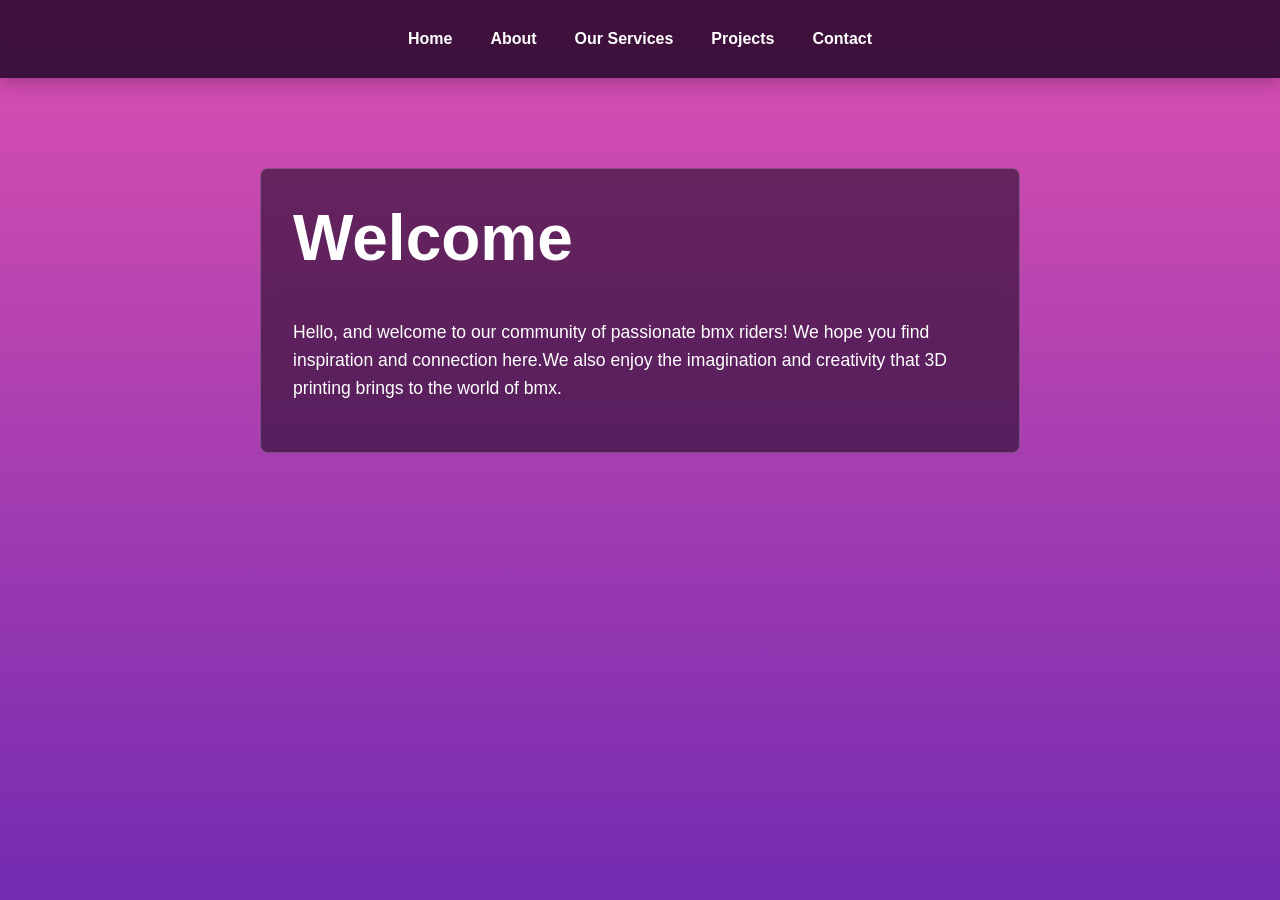
==== index.html @ 72fa3800 "Add files via upload" ====
<!DOCTYPE html>
<html lang="en">
<head>
  <meta charset="UTF-8">
  <meta name="viewport" content="width=device-width, initial-scale=1.0">
  <title>Home</title>
  <link rel="stylesheet" href="style.css">
</head>
<body class="home-page">
  <nav>
    <a href="home.html">Home</a>
    <a href="about.html">About</a>
    <a href="services.html">Our Services</a>
    <a href="projects.html">Projects</a>
    <a href="contact.html">Contact</a>
  </nav>

  <main class="page-content">
    <h1>Welcome</h1>
    <p>Hello, and welcome to our community of passionate bmx riders! We hope you find inspiration and connection here.We also enjoy the imagination and creativity that 3D printing brings to the world of bmx.</p>
  </main>
</body>
</html>
---- style.css ----
* {
  box-sizing: border-box;
}

body {
  margin: 0;
  min-height: 100vh;
  font-family: Arial, sans-serif;
  color: white;
  background-color: #8d1da8;
  background-size: cover;
  background-position: center;
  background-repeat: no-repeat;
}

nav {
  display: flex;
  flex-wrap: wrap;
  justify-content: center;
  gap: 18px;
  padding: 22px;
  position: sticky;
  top: 0;
  z-index: 10;
  background: rgba(40, 10, 45, 0.88);
  box-shadow: 0 4px 18px rgba(20, 0, 30, 0.3);
  backdrop-filter: blur(8px);
}

nav a {
  color: white;
  text-decoration: none;
  font-weight: bold;
  padding: 8px 10px;
  border-radius: 5px;
}

nav a:hover {
  color: #2b0833;
  background: #ffd6f5;
}

nav a.active {
  color: #2b0833;
  background: white;
}

.page-content {
  width: min(760px, calc(100% - 32px));
  margin: 90px auto;
  padding: 32px;
  background: rgba(30, 10, 35, 0.58);
  border: 1px solid rgba(255, 255, 255, 0.22);
  border-radius: 8px;
  backdrop-filter: blur(6px);
}

h1 {
  margin-top: 0;
  font-size: clamp(2rem, 5vw, 4rem);
}

p {
  font-size: 1.1rem;
  line-height: 1.6;
}

.home-page {
  background-color: #bc43b4;
  background-image:
    linear-gradient(rgba(245, 90, 175, 0.58), rgba(90, 35, 175, 0.75)),
    url("https://images.unsplash.com/photo-1507525428034-b723cf961d3e?auto=format&fit=crop&w=1600&q=80");
}

.about-page {
  background-color: #6f2bbd;
  background-image:
    linear-gradient(rgba(170, 55, 205, 0.55), rgba(35, 20, 95, 0.78)),
    url("https://images.unsplash.com/photo-1519046904884-53103b34b206?auto=format&fit=crop&w=1600&q=80");
}

.services-page {
  background-color: #c34498;
  background-image:
    linear-gradient(rgba(255, 112, 155, 0.55), rgba(92, 36, 160, 0.78)),
    url("https://images.unsplash.com/photo-1510414842594-a61c69b5ae57?auto=format&fit=crop&w=1600&q=80");
}

.contact-page {
  background-color: #9b2bc7;
  background-image:
    linear-gradient(rgba(255, 80, 180, 0.65), rgba(120, 40, 200, 0.8)),
    url("https://images.unsplash.com/photo-1507525428034-b723cf961d3e?auto=format&fit=crop&w=1600&q=80");
}

.projects-page {
  background-color: #bc43b4;
  background-image:
    linear-gradient(rgba(245, 90, 175, 0.58), rgba(90, 35, 175, 0.75)),
    url("https://images.unsplash.com/photo-1507525428034-b723cf961d3e?auto=format&fit=crop&w=1600&q=80");
}

.projects-content {
  width: min(1040px, calc(100% - 32px));
}

.project-grid {
  display: grid;
  grid-template-columns: repeat(auto-fit, minmax(230px, 1fr));
  gap: 22px;
  margin-top: 28px;
}

.project-card {
  overflow: hidden;
  color: #231028;
  background: rgba(255, 255, 255, 0.92);
  border-radius: 8px;
  box-shadow: 0 16px 34px rgba(20, 0, 30, 0.25);
}

.project-card img,
.project-hero-image {
  display: block;
  width: 100%;
  object-fit: cover;
}

.project-card img {
  aspect-ratio: 4 / 3;
}

.project-card-content {
  padding: 18px;
}

.project-card h2,
.project-detail h2 {
  margin: 0 0 10px;
}

.project-card p {
  color: #51305a;
  font-size: 1rem;
}

.button-link {
  display: inline-block;
  padding: 11px 16px;
  color: white;
  background: #8d1da8;
  border-radius: 5px;
  text-decoration: none;
  font-weight: bold;
}

.button-link:hover {
  background: #65117d;
}

.button-link.secondary {
  color: #2b0833;
  background: #ffd6f5;
}

.button-link.secondary:hover {
  background: white;
}

.project-detail {
  width: min(900px, calc(100% - 32px));
}

.project-hero-image {
  max-height: 460px;
  margin: 22px 0;
  border-radius: 8px;
}

.project-actions {
  display: flex;
  flex-wrap: wrap;
  gap: 12px;
  margin-top: 24px;
}

.back-link {
  display: inline-block;
  margin-bottom: 18px;
  color: #ffd6f5;
  font-weight: bold;
}

.fs-form {
  width: min(520px, calc(100% - 32px));
  margin: 70px auto;
  padding: 28px;
  color: #231028;
  background: rgba(255, 255, 255, 0.9);
  border-radius: 8px;
}

.fs-field {
  margin-bottom: 18px;
}

.fs-label {
  display: block;
  margin-bottom: 6px;
  font-weight: bold;
}

.fs-input,
.fs-textarea {
  width: 100%;
  padding: 12px;
  border: 1px solid #c7a5cf;
  border-radius: 5px;
  font-size: 16px;
}

.fs-textarea {
  min-height: 130px;
  resize: vertical;
}

.fs-description {
  margin: 7px 0 0;
  color: #65456d;
  font-size: 0.92rem;
}

.fs-button {
  width: 100%;
  padding: 13px 18px;
  color: white;
  background: #8d1da8;
  border: 0;
  border-radius: 5px;
  font-size: 16px;
  font-weight: bold;
  cursor: pointer;
}

.fs-button:hover {
  background: #65117d;
}
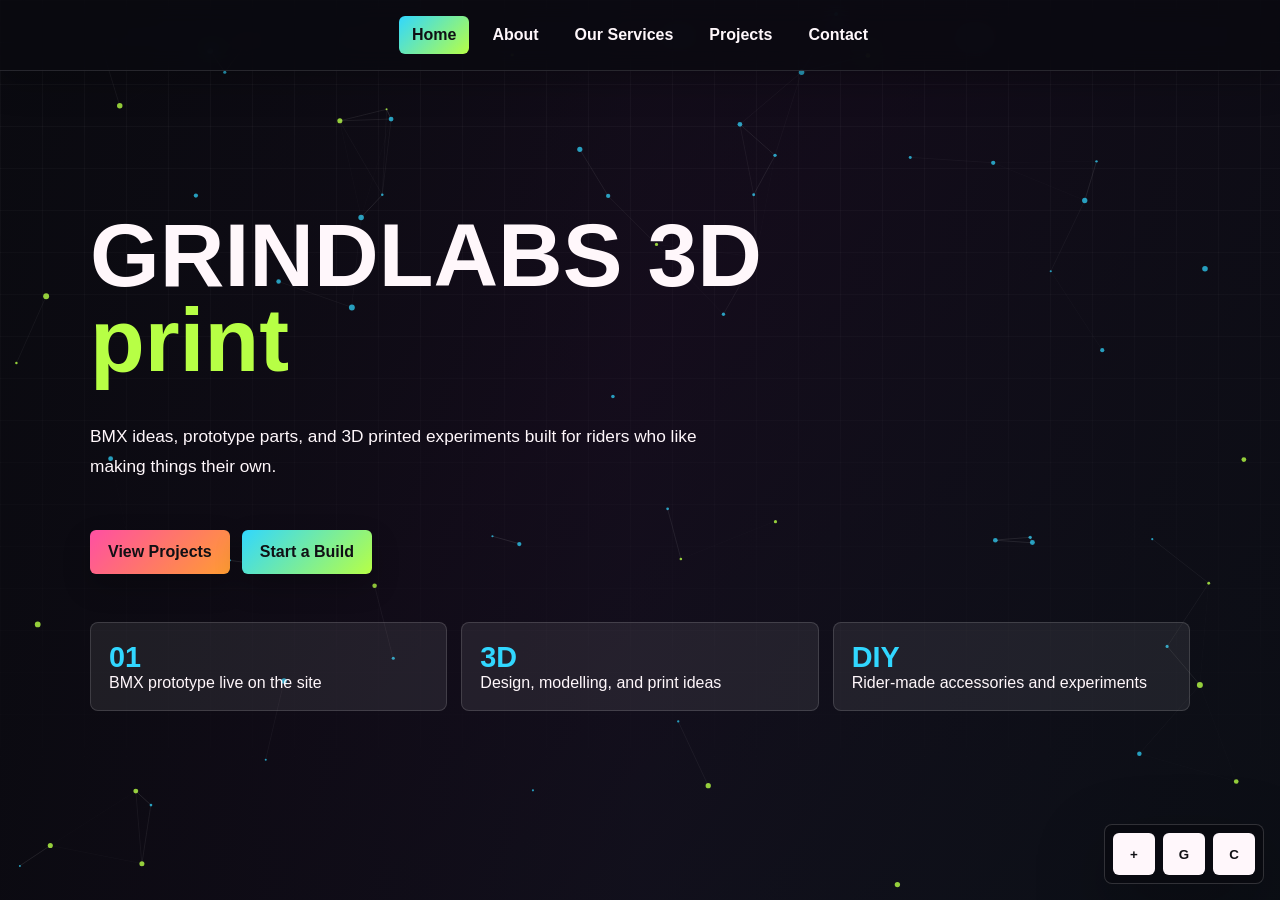
==== commit 38ae495a: "Add files via upload" ====
--- a/index.html
+++ b/index.html
@@ -5,19 +5,38 @@
   <meta name="viewport" content="width=device-width, initial-scale=1.0">
   <title>Home</title>
   <link rel="stylesheet" href="style.css">
+  <script src="script.js" defer></script>
 </head>
 <body class="home-page">
   <nav>
-    <a href="home.html">Home</a>
+    <a class="active" href="index.html">Home</a>
     <a href="about.html">About</a>
     <a href="services.html">Our Services</a>
     <a href="projects.html">Projects</a>
     <a href="contact.html">Contact</a>
   </nav>
 
-  <main class="page-content">
-    <h1>Welcome</h1>
-    <p>Hello, and welcome to our community of passionate bmx riders! We hope you find inspiration and connection here.We also enjoy the imagination and creativity that 3D printing brings to the world of bmx.</p>
+  <main class="hero">
+    <h1>GRINDLABS 3D <span data-typewriter>print</span></h1>
+    <p>BMX ideas, prototype parts, and 3D printed experiments built for riders who like making things their own.</p>
+    <div class="hero-actions">
+      <a class="button-link" href="projects.html">View Projects</a>
+      <a class="button-link secondary" href="contact.html">Start a Build</a>
+    </div>
+    <section class="quick-stats" aria-label="GRINDLABS 3D highlights">
+      <div class="stat">
+        <strong>01</strong>
+        BMX prototype live on the site
+      </div>
+      <div class="stat">
+        <strong>3D</strong>
+        Design, modelling, and print ideas
+      </div>
+      <div class="stat">
+        <strong>DIY</strong>
+        Rider-made accessories and experiments
+      </div>
+    </section>
   </main>
 </body>
 </html>
--- a/style.css
+++ b/style.css
@@ -1,137 +1,259 @@
+:root {
+  --ink: #101014;
+  --paper: #fff7fb;
+  --panel: rgba(255, 255, 255, 0.9);
+  --panel-dark: rgba(13, 12, 18, 0.72);
+  --pink: #ff4fa3;
+  --cyan: #31d7ff;
+  --lime: #b7ff45;
+  --orange: #ff9d31;
+  --purple: #7e36ff;
+  --shadow: 0 24px 70px rgba(0, 0, 0, 0.28);
+}
+
 * {
   box-sizing: border-box;
+}
+
+html {
+  scroll-behavior: smooth;
 }
 
 body {
   margin: 0;
   min-height: 100vh;
-  font-family: Arial, sans-serif;
-  color: white;
-  background-color: #8d1da8;
-  background-size: cover;
-  background-position: center;
-  background-repeat: no-repeat;
+  overflow-x: hidden;
+  font-family: Arial, Helvetica, sans-serif;
+  color: var(--paper);
+  background:
+    radial-gradient(circle at 15% 15%, rgba(49, 215, 255, 0.24), transparent 28rem),
+    radial-gradient(circle at 85% 20%, rgba(255, 79, 163, 0.26), transparent 30rem),
+    linear-gradient(135deg, #111017 0%, #2d1238 45%, #172b38 100%);
+  background-attachment: fixed;
+}
+
+body::before {
+  content: "";
+  position: fixed;
+  inset: 0;
+  z-index: -2;
+  background-image:
+    linear-gradient(rgba(255, 255, 255, 0.045) 1px, transparent 1px),
+    linear-gradient(90deg, rgba(255, 255, 255, 0.045) 1px, transparent 1px);
+  background-size: 42px 42px;
+  mask-image: linear-gradient(to bottom, rgba(0, 0, 0, 0.8), transparent);
+}
+
+.home-page {
+  background:
+    linear-gradient(90deg, rgba(10, 10, 16, 0.96), rgba(10, 10, 16, 0.7), rgba(10, 10, 16, 0.86)),
+    url("assets/prime-bmx-bike-front.png") center right / contain no-repeat,
+    linear-gradient(135deg, #111017 0%, #2d1238 45%, #172b38 100%);
+  background-attachment: fixed;
+}
+
+.motion-canvas {
+  position: fixed;
+  inset: 0;
+  z-index: -1;
+  pointer-events: none;
 }
 
 nav {
+  position: sticky;
+  top: 0;
+  z-index: 20;
   display: flex;
   flex-wrap: wrap;
   justify-content: center;
-  gap: 18px;
-  padding: 22px;
-  position: sticky;
-  top: 0;
-  z-index: 10;
-  background: rgba(40, 10, 45, 0.88);
-  box-shadow: 0 4px 18px rgba(20, 0, 30, 0.3);
-  backdrop-filter: blur(8px);
+  gap: 10px;
+  padding: 16px;
+  border-bottom: 1px solid rgba(255, 255, 255, 0.12);
+  background: rgba(10, 10, 16, 0.78);
+  box-shadow: 0 10px 34px rgba(0, 0, 0, 0.26);
+  backdrop-filter: blur(12px);
 }
 
 nav a {
-  color: white;
+  color: var(--paper);
   text-decoration: none;
-  font-weight: bold;
-  padding: 8px 10px;
-  border-radius: 5px;
+  font-weight: 700;
+  padding: 10px 13px;
+  border-radius: 6px;
+  transition: transform 180ms ease, background 180ms ease, color 180ms ease;
 }
 
 nav a:hover {
-  color: #2b0833;
-  background: #ffd6f5;
+  color: var(--ink);
+  background: var(--lime);
+  transform: translateY(-2px);
 }
 
 nav a.active {
-  color: #2b0833;
-  background: white;
-}
-
-.page-content {
-  width: min(760px, calc(100% - 32px));
-  margin: 90px auto;
-  padding: 32px;
-  background: rgba(30, 10, 35, 0.58);
-  border: 1px solid rgba(255, 255, 255, 0.22);
+  color: var(--ink);
+  background: linear-gradient(135deg, var(--cyan), var(--lime));
+}
+
+.page-content,
+.fs-form {
+  width: min(920px, calc(100% - 32px));
+  margin: 72px auto;
+  padding: clamp(24px, 5vw, 44px);
+  border: 1px solid rgba(255, 255, 255, 0.16);
   border-radius: 8px;
-  backdrop-filter: blur(6px);
-}
-
+  background: var(--panel-dark);
+  box-shadow: var(--shadow);
+  backdrop-filter: blur(12px);
+}
+
+.hero {
+  width: min(1100px, calc(100% - 32px));
+  min-height: calc(100vh - 86px);
+  margin: 0 auto;
+  display: grid;
+  align-content: center;
+  gap: 22px;
+  padding: 64px 0 96px;
+}
+
+.hero h1,
 h1 {
-  margin-top: 0;
-  font-size: clamp(2rem, 5vw, 4rem);
-}
-
-p {
-  font-size: 1.1rem;
-  line-height: 1.6;
-}
-
-.home-page {
-  background-color: #bc43b4;
-  background-image:
-    linear-gradient(rgba(245, 90, 175, 0.58), rgba(90, 35, 175, 0.75)),
-    url("https://images.unsplash.com/photo-1507525428034-b723cf961d3e?auto=format&fit=crop&w=1600&q=80");
-}
-
-.about-page {
-  background-color: #6f2bbd;
-  background-image:
-    linear-gradient(rgba(170, 55, 205, 0.55), rgba(35, 20, 95, 0.78)),
-    url("https://images.unsplash.com/photo-1519046904884-53103b34b206?auto=format&fit=crop&w=1600&q=80");
-}
-
-.services-page {
-  background-color: #c34498;
-  background-image:
-    linear-gradient(rgba(255, 112, 155, 0.55), rgba(92, 36, 160, 0.78)),
-    url("https://images.unsplash.com/photo-1510414842594-a61c69b5ae57?auto=format&fit=crop&w=1600&q=80");
-}
-
-.contact-page {
-  background-color: #9b2bc7;
-  background-image:
-    linear-gradient(rgba(255, 80, 180, 0.65), rgba(120, 40, 200, 0.8)),
-    url("https://images.unsplash.com/photo-1507525428034-b723cf961d3e?auto=format&fit=crop&w=1600&q=80");
-}
-
-.projects-page {
-  background-color: #bc43b4;
-  background-image:
-    linear-gradient(rgba(245, 90, 175, 0.58), rgba(90, 35, 175, 0.75)),
-    url("https://images.unsplash.com/photo-1507525428034-b723cf961d3e?auto=format&fit=crop&w=1600&q=80");
+  margin: 0;
+  font-size: clamp(2.4rem, 7vw, 6rem);
+  line-height: 0.95;
+  letter-spacing: 0;
+}
+
+.hero h1 span {
+  display: block;
+  color: var(--lime);
+}
+
+.hero p,
+.page-content p,
+.fs-description {
+  max-width: 68ch;
+  font-size: 1.08rem;
+  line-height: 1.7;
+}
+
+.page-content a:not(.button-link) {
+  color: var(--lime);
+  font-weight: 700;
+}
+
+.hero-actions,
+.project-actions {
+  display: flex;
+  flex-wrap: wrap;
+  gap: 12px;
+  margin-top: 10px;
+}
+
+.button-link,
+.fs-button {
+  display: inline-flex;
+  align-items: center;
+  justify-content: center;
+  min-height: 44px;
+  padding: 12px 18px;
+  border: 0;
+  border-radius: 6px;
+  color: var(--ink);
+  background: linear-gradient(135deg, var(--pink), var(--orange));
+  font-weight: 800;
+  text-decoration: none;
+  cursor: pointer;
+  box-shadow: 0 12px 28px rgba(0, 0, 0, 0.24);
+  transition: transform 180ms ease, filter 180ms ease;
+}
+
+.button-link:hover,
+.fs-button:hover {
+  filter: brightness(1.08);
+  transform: translateY(-2px);
+}
+
+.button-link.secondary {
+  background: linear-gradient(135deg, var(--cyan), var(--lime));
+}
+
+.quick-stats {
+  display: grid;
+  grid-template-columns: repeat(auto-fit, minmax(160px, 1fr));
+  gap: 14px;
+  margin-top: 26px;
+}
+
+.stat {
+  padding: 18px;
+  border: 1px solid rgba(255, 255, 255, 0.14);
+  border-radius: 8px;
+  background: rgba(255, 255, 255, 0.08);
+}
+
+.stat strong {
+  display: block;
+  color: var(--cyan);
+  font-size: 1.8rem;
 }
 
 .projects-content {
-  width: min(1040px, calc(100% - 32px));
+  width: min(1120px, calc(100% - 32px));
 }
 
 .project-grid {
   display: grid;
-  grid-template-columns: repeat(auto-fit, minmax(230px, 1fr));
+  grid-template-columns: repeat(auto-fit, minmax(250px, 1fr));
   gap: 22px;
   margin-top: 28px;
+  perspective: 900px;
 }
 
 .project-card {
   overflow: hidden;
-  color: #231028;
-  background: rgba(255, 255, 255, 0.92);
+  color: var(--ink);
+  background: var(--panel);
   border-radius: 8px;
-  box-shadow: 0 16px 34px rgba(20, 0, 30, 0.25);
+  box-shadow: var(--shadow);
+  transform-style: preserve-3d;
+  transition: transform 160ms ease, box-shadow 160ms ease;
 }
 
 .project-card img,
+.project-hero-split img,
 .project-hero-image {
   display: block;
   width: 100%;
   object-fit: cover;
 }
 
-.project-card img {
+.project-card > img,
+.project-split-image {
   aspect-ratio: 4 / 3;
 }
 
+.project-split-image,
+.project-hero-split {
+  display: grid;
+  grid-template-columns: 1fr 1fr;
+  overflow: hidden;
+  background: #111;
+}
+
+.project-split-image img,
+.project-hero-split img {
+  height: 100%;
+  min-width: 0;
+}
+
+.project-text-crop {
+  object-fit: contain;
+  background: #111;
+}
+
 .project-card-content {
-  padding: 18px;
+  padding: 20px;
 }
 
 .project-card h2,
@@ -140,64 +262,73 @@
 }
 
 .project-card p {
-  color: #51305a;
+  color: #432c49;
   font-size: 1rem;
 }
 
-.button-link {
-  display: inline-block;
-  padding: 11px 16px;
+.pagination {
+  margin-top: 28px;
+}
+
+.pagination ul {
+  display: flex;
+  flex-wrap: wrap;
+  justify-content: center;
+  gap: 8px;
+  margin: 0;
+  padding: 0;
+  list-style: none;
+}
+
+.pagination a {
+  display: inline-flex;
+  align-items: center;
+  justify-content: center;
+  min-width: 42px;
+  min-height: 42px;
+  padding: 10px 14px;
   color: white;
-  background: #8d1da8;
-  border-radius: 5px;
+  background: rgba(255, 255, 255, 0.11);
+  border: 1px solid rgba(255, 255, 255, 0.24);
+  border-radius: 6px;
   text-decoration: none;
   font-weight: bold;
 }
 
-.button-link:hover {
-  background: #65117d;
-}
-
-.button-link.secondary {
-  color: #2b0833;
-  background: #ffd6f5;
-}
-
-.button-link.secondary:hover {
-  background: white;
+.pagination a:hover,
+.pagination a.current-page {
+  color: var(--ink);
+  background: var(--lime);
 }
 
 .project-detail {
-  width: min(900px, calc(100% - 32px));
-}
-
-.project-hero-image {
-  max-height: 460px;
-  margin: 22px 0;
+  width: min(980px, calc(100% - 32px));
+}
+
+.project-hero-split {
+  min-height: 340px;
+  max-height: 520px;
+  margin: 24px 0;
   border-radius: 8px;
-}
-
-.project-actions {
-  display: flex;
-  flex-wrap: wrap;
-  gap: 12px;
-  margin-top: 24px;
+  box-shadow: var(--shadow);
 }
 
 .back-link {
   display: inline-block;
   margin-bottom: 18px;
-  color: #ffd6f5;
+  color: var(--lime);
   font-weight: bold;
 }
 
 .fs-form {
-  width: min(520px, calc(100% - 32px));
-  margin: 70px auto;
-  padding: 28px;
-  color: #231028;
-  background: rgba(255, 255, 255, 0.9);
-  border-radius: 8px;
+  color: var(--ink);
+  background: var(--panel);
+}
+
+.fs-form h1 {
+  margin-bottom: 18px;
+  color: var(--ink);
+  font-size: clamp(2rem, 5vw, 3.4rem);
 }
 
 .fs-field {
@@ -206,42 +337,107 @@
 
 .fs-label {
   display: block;
-  margin-bottom: 6px;
-  font-weight: bold;
+  margin-bottom: 7px;
+  font-weight: 800;
 }
 
 .fs-input,
 .fs-textarea {
   width: 100%;
-  padding: 12px;
-  border: 1px solid #c7a5cf;
-  border-radius: 5px;
+  padding: 13px;
+  border: 2px solid rgba(16, 16, 20, 0.14);
+  border-radius: 6px;
+  background: white;
+  color: var(--ink);
   font-size: 16px;
 }
 
+.fs-input:focus,
+.fs-textarea:focus {
+  outline: 3px solid rgba(49, 215, 255, 0.36);
+  border-color: var(--cyan);
+}
+
 .fs-textarea {
-  min-height: 130px;
+  min-height: 140px;
   resize: vertical;
 }
 
-.fs-description {
+.fs-description,
+.char-count {
   margin: 7px 0 0;
-  color: #65456d;
+  color: #56435d;
   font-size: 0.92rem;
 }
 
 .fs-button {
   width: 100%;
-  padding: 13px 18px;
-  color: white;
-  background: #8d1da8;
+}
+
+.reveal {
+  opacity: 0;
+  transform: translateY(22px);
+}
+
+.reveal.is-visible {
+  opacity: 1;
+  transform: translateY(0);
+  transition: opacity 580ms ease, transform 580ms ease;
+}
+
+.lab-panel {
+  position: fixed;
+  right: 16px;
+  bottom: 16px;
+  z-index: 30;
+  display: flex;
+  gap: 8px;
+  padding: 8px;
+  border: 1px solid rgba(255, 255, 255, 0.16);
+  border-radius: 8px;
+  background: rgba(10, 10, 16, 0.78);
+  box-shadow: var(--shadow);
+  backdrop-filter: blur(12px);
+}
+
+.lab-panel button {
+  min-width: 42px;
+  min-height: 42px;
   border: 0;
-  border-radius: 5px;
-  font-size: 16px;
-  font-weight: bold;
+  border-radius: 6px;
+  color: var(--ink);
+  background: var(--paper);
+  font-weight: 900;
   cursor: pointer;
 }
 
-.fs-button:hover {
-  background: #65117d;
-}
+.lab-panel button:hover {
+  background: var(--lime);
+}
+
+body.grid-off::before,
+body.grid-off .motion-canvas {
+  opacity: 0;
+}
+
+@media (max-width: 650px) {
+  nav {
+    justify-content: flex-start;
+    overflow-x: auto;
+  }
+
+  .hero {
+    min-height: auto;
+    padding: 54px 0 70px;
+  }
+
+  .page-content,
+  .fs-form {
+    margin: 34px auto;
+  }
+
+  .project-hero-split {
+    grid-template-columns: 1fr;
+    max-height: none;
+  }
+}
